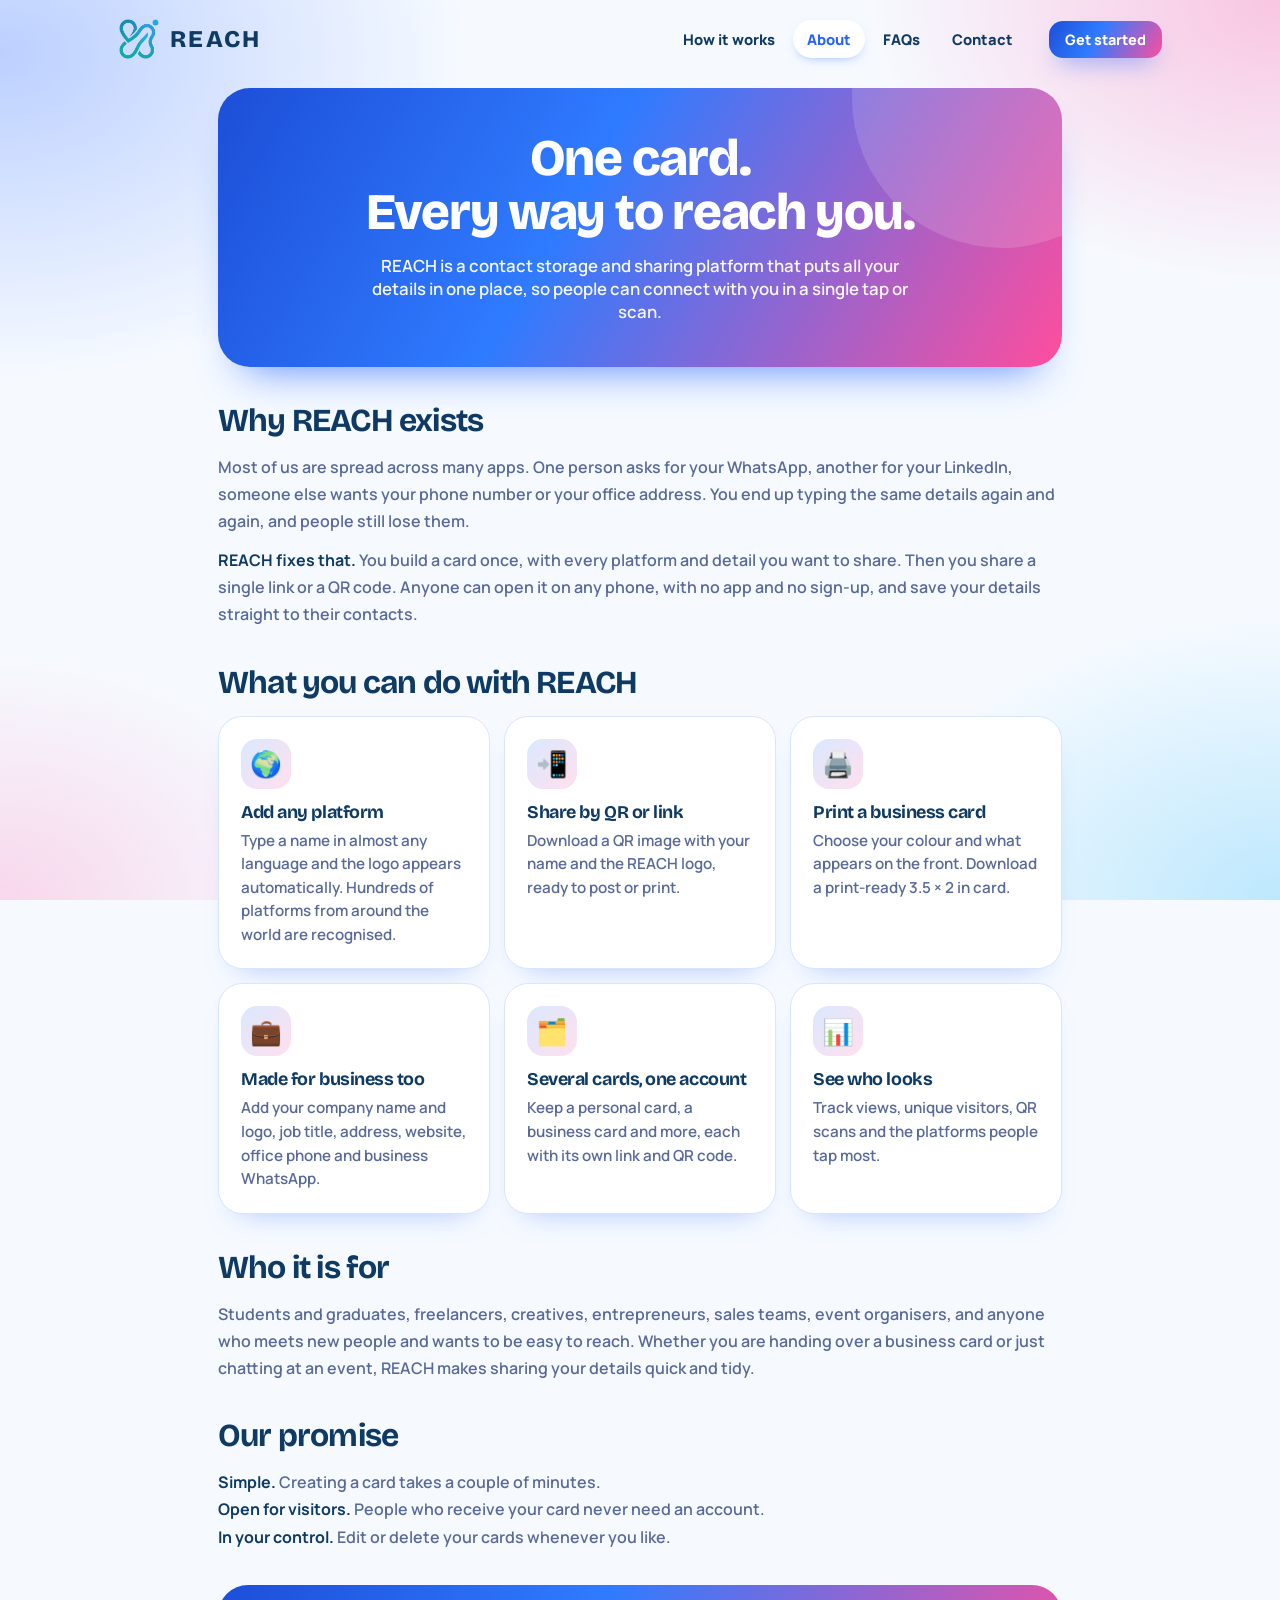
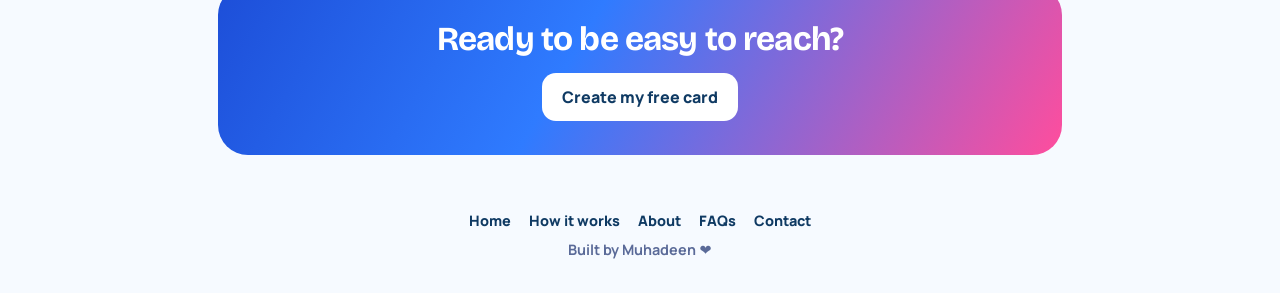
==== about.html @ 84e4ddba "Add files via upload" ====
<!DOCTYPE html>
<html lang="en"><head>
<meta charset="UTF-8"><meta name="viewport" content="width=device-width, initial-scale=1">
<title>About · REACH</title>
<meta name="description" content="About REACH, a simple way to store and share your contact details.">
<link rel="icon" href="favicon.png" type="image/png">
<link href="https://fonts.googleapis.com/css2?family=Bricolage+Grotesque:opsz,wght@12..96,700;12..96,800&family=Manrope:wght@500;700;800&display=swap" rel="stylesheet">
<link rel="stylesheet" href="style.css">
</head><body>
<header class="top"><a class="brand" href="./"><img src="logo-mark.png" alt="">REACH</a>
<nav id="nav" class="nav" aria-label="Main"></nav>
<div class="hbtns"><a class="btn accent sm" href="./">Get started</a><button class="burger" id="burger" aria-label="Menu">☰</button></div></header>
<main class="pg">

<section class="phero"><h1>One card.<br>Every way to reach you.</h1><p>REACH is a contact storage and sharing platform that puts all your details in one place, so people can connect with you in a single tap or scan.</p></section>

<section class="sect prose"><h2>Why REACH exists</h2>
<p>Most of us are spread across many apps. One person asks for your WhatsApp, another for your LinkedIn, someone else wants your phone number or your office address. You end up typing the same details again and again, and people still lose them.</p>
<p><b>REACH fixes that.</b> You build a card once, with every platform and detail you want to share. Then you share a single link or a QR code. Anyone can open it on any phone, with no app and no sign-up, and save your details straight to their contacts.</p></section>

<section class="sect"><h2>What you can do with REACH</h2>
<div class="cols c3">
<div class="tile"><div class="ico">🌍</div><h3>Add any platform</h3><p>Type a name in almost any language and the logo appears automatically. Hundreds of platforms from around the world are recognised.</p></div>
<div class="tile"><div class="ico">📲</div><h3>Share by QR or link</h3><p>Download a QR image with your name and the REACH logo, ready to post or print.</p></div>
<div class="tile"><div class="ico">🖨️</div><h3>Print a business card</h3><p>Choose your colour and what appears on the front. Download a print-ready 3.5 × 2 in card.</p></div>
<div class="tile"><div class="ico">💼</div><h3>Made for business too</h3><p>Add your company name and logo, job title, address, website, office phone and business WhatsApp.</p></div>
<div class="tile"><div class="ico">🗂️</div><h3>Several cards, one account</h3><p>Keep a personal card, a business card and more, each with its own link and QR code.</p></div>
<div class="tile"><div class="ico">📊</div><h3>See who looks</h3><p>Track views, unique visitors, QR scans and the platforms people tap most.</p></div></div></section>

<section class="sect prose"><h2>Who it is for</h2>
<p>Students and graduates, freelancers, creatives, entrepreneurs, sales teams, event organisers, and anyone who meets new people and wants to be easy to reach. Whether you are handing over a business card or just chatting at an event, REACH makes sharing your details quick and tidy.</p></section>

<section class="sect prose"><h2>Our promise</h2>
<p><b>Simple.</b> Creating a card takes a couple of minutes.<br><b>Open for visitors.</b> People who receive your card never need an account.<br><b>In your control.</b> Edit or delete your cards whenever you like.</p></section>
<div class="cta2"><h2>Ready to be easy to reach?</h2><a class="btn" href="./">Create my free card</a></div>
</main>
<footer><div id="foot"></div><p>Built by Muhadeen ❤️</p></footer>
<script src="core.js"></script>
</body></html>
---- style.css ----
/* REACH: blue, white and pink */
:root{--ink:#0f3a63;--paper:#f4f8ff;--card:#fff;--line:#d9e5ff;--muted:#5a6a98;
 --a1:#2563ff;--a2:#ff4d9d;--a3:#38bdf8;--a4:#ffd6e8;--accent:#ff4d9d;--soft:#ffe0ee;
 --grad:linear-gradient(120deg,#1d4ed8 0%,#2f7bff 42%,#ff4d9d 100%);--r:24px}
*{box-sizing:border-box;margin:0}
html{-webkit-text-size-adjust:100%;scroll-behavior:smooth}
body{font-family:Manrope,system-ui,sans-serif;color:var(--ink);min-height:100vh;background:#f6faff;
 background-image:radial-gradient(640px 440px at 100% 0,rgba(255,77,157,.30),transparent 65%),radial-gradient(720px 500px at 0 6%,rgba(37,99,255,.28),transparent 65%),radial-gradient(640px 440px at 100% 100%,rgba(56,189,248,.30),transparent 65%),radial-gradient(520px 380px at 0 100%,rgba(255,77,157,.20),transparent 65%);
 background-attachment:fixed}
h1,h2,h3,.brand{font-family:"Bricolage Grotesque",Manrope,sans-serif;letter-spacing:-.025em}
.hide{display:none!important}
.grad{background:var(--grad);-webkit-background-clip:text;background-clip:text;color:transparent}
.top{max-width:1080px;margin:auto;display:flex;justify-content:space-between;align-items:center;padding:18px 18px 8px}
.brand{font-weight:800;font-size:1.5rem;letter-spacing:.09em;color:var(--ink);text-decoration:none;display:flex;align-items:center;gap:10px}
.brand img{height:42px;width:auto}
.wrap{max-width:1080px;margin:auto;padding:10px 18px 60px}
.card{background:rgba(255,255,255,.92);backdrop-filter:blur(6px);border:1.5px solid var(--line);border-radius:var(--r);padding:22px;box-shadow:0 18px 40px -22px rgba(37,99,255,.45)}
.card+.card{margin-top:16px}
h2{font-size:1.4rem;margin-bottom:4px}.sub{color:var(--muted);font-weight:600;font-size:.92rem;margin-bottom:14px}
label{display:block;font-weight:800;font-size:.82rem;margin:14px 0 6px}
input,textarea,select{width:100%;font:600 1rem Manrope,sans-serif;color:var(--ink);background:#fff;border:1.5px solid var(--line);border-radius:14px;padding:13px 14px;transition:border-color .15s,box-shadow .15s}
input:focus,textarea:focus{outline:none;border-color:var(--a1);box-shadow:0 0 0 4px rgba(37,99,255,.15)}
.btn{font:800 1rem Manrope,sans-serif;border:0;border-radius:14px;padding:13px 20px;cursor:pointer;background:var(--ink);color:#fff;transition:transform .12s,box-shadow .15s,filter .15s;display:inline-flex;align-items:center;justify-content:center;gap:8px;text-decoration:none}
.btn:hover{transform:translateY(-2px);filter:brightness(1.12)}.btn:active{transform:none}
.btn.accent{background:var(--grad);box-shadow:0 12px 24px -10px rgba(37,99,255,.55)}
.btn.ghost{background:#fff;color:var(--ink);border:1.5px solid var(--line)}.btn.ghost:hover{border-color:var(--a1);filter:none}
.btn.block{width:100%}.btn[disabled]{opacity:.5;pointer-events:none}
.ic{border:1.5px solid var(--line);background:#fff;border-radius:12px;width:38px;height:38px;cursor:pointer;font-size:1rem}.ic:hover{border-color:var(--a1);background:#eaf1ff}.ic.danger:hover{border-color:#e5484d;background:#fff1f2}
.logo{--s:40px;width:var(--s);height:var(--s);flex:none;border-radius:calc(var(--s)*.3);background:#fff;border:1.5px solid var(--line);display:inline-grid;place-items:center;overflow:hidden;font-size:calc(var(--s)*.5);font-weight:800;font-family:"Bricolage Grotesque",sans-serif;box-shadow:0 6px 14px -8px rgba(37,99,255,.5)}
.logo b{background:var(--grad);-webkit-background-clip:text;background-clip:text;color:transparent}
.logo img{width:62%;height:62%;object-fit:contain}
.row{display:flex;align-items:center;gap:12px;padding:12px;border:1.5px solid var(--line);border-radius:18px;background:#fff;margin-top:10px;transition:transform .15s,border-color .15s}
.row:hover{border-color:#b9cfff}
.row .rt{flex:1;min-width:0;display:flex;flex-direction:column}.row .rt b{font-size:.98rem}.row .rt span{color:var(--muted);font-weight:600;font-size:.9rem;overflow-wrap:anywhere}
.row .ra{display:flex;gap:6px}
.row.edit{flex-wrap:wrap}.row.edit input{flex:1 1 150px;padding:10px 12px}
.empty{text-align:center;color:var(--muted);font-weight:700;padding:26px 10px;border:2px dashed #c9daff;border-radius:18px;margin-top:10px;background:rgba(37,99,255,.04)}
.err{color:#d6204a;font-weight:800;font-size:.9rem;margin-top:10px;min-height:1.1em}.ok{color:#0b8a5f}
.pill{background:linear-gradient(120deg,rgba(37,99,255,.15),rgba(255,77,157,.20));color:#1d4ed8;font-weight:800;font-size:.78rem;padding:4px 11px;border-radius:99px;vertical-align:middle}
#toast{position:fixed;left:50%;bottom:26px;transform:translate(-50%,30px);background:var(--ink);color:#fff;font-weight:700;padding:12px 20px;border-radius:14px;opacity:0;pointer-events:none;transition:.25s;z-index:99;max-width:90vw;box-shadow:0 14px 30px -10px rgba(0,0,0,.5)}
#toast.show{opacity:1;transform:translate(-50%,0)}
.spin{width:34px;height:34px;border:4px solid var(--line);border-top-color:var(--a2);border-radius:50%;animation:sp .8s linear infinite;margin:80px auto}
@keyframes sp{to{transform:rotate(360deg)}}
@media(prefers-reduced-motion:reduce){*{animation:none!important;transition:none!important}}

.pw{position:relative}.pw button{position:absolute;right:8px;top:50%;transform:translateY(-50%);border:0;background:none;font-weight:800;cursor:pointer;color:var(--a1);padding:8px}
.link{background:none;border:0;font:800 .88rem Manrope,system-ui,sans-serif;color:var(--a1);cursor:pointer;margin-top:12px;padding:0}
@keyframes shake{20%,60%{transform:translateX(-7px)}40%,80%{transform:translateX(7px)}}
.shake{animation:shake .4s}

/* analytics */
.atiles{display:grid;grid-template-columns:repeat(auto-fit,minmax(130px,1fr));gap:10px}
.at{border-radius:18px;padding:14px 16px;color:#fff}.at b{display:block;font:800 2rem "Bricolage Grotesque",sans-serif}.at small{font-weight:700;opacity:.92}
.t1{background:linear-gradient(135deg,#1d4ed8,#4f8cff)}.t2{background:linear-gradient(135deg,#ff4d9d,#ff8cc0)}.t3{background:linear-gradient(135deg,#0ea5e9,#67d0ff)}.t4{background:linear-gradient(135deg,#2563ff,#ff4d9d)}
.ah{margin:22px 0 10px;font-size:1.05rem}
.chart{display:flex;align-items:flex-end;gap:3px;height:120px;padding:6px;background:#f4f8ff;border-radius:16px}
.chart .col{flex:1;height:100%;display:flex;align-items:flex-end}.chart i{display:block;width:100%;border-radius:4px 4px 2px 2px;background:#cfdcff}.chart i.on{background:var(--grad)}
.axis{display:flex;justify-content:space-between;color:var(--muted);font-size:.75rem;font-weight:700;margin-top:6px}
.bar{display:flex;align-items:center;gap:10px;margin:8px 0;position:relative}.bar .bl{width:110px;flex:none;font-weight:800;font-size:.88rem;overflow:hidden;text-overflow:ellipsis;white-space:nowrap}
.bar i{display:block;height:14px;border-radius:99px;background:var(--grad);flex:none;max-width:calc(100% - 200px)}.bar b{font-weight:800;margin-left:auto}

/* ===== site navigation + pages ===== */
.top{position:relative;gap:14px}
.nav{display:flex;gap:4px;margin-left:auto;margin-right:8px}
.nav a{color:var(--ink);text-decoration:none;font-weight:800;font-size:.92rem;padding:9px 14px;border-radius:99px;transition:.15s}
.nav a:hover{background:#fff}.nav a.on{background:#fff;color:var(--a1);box-shadow:0 4px 12px -6px rgba(37,99,255,.6)}
.hbtns{display:flex;gap:8px;align-items:center}
.burger{display:none;border:1.5px solid var(--line);background:#fff;border-radius:12px;width:42px;height:42px;font-size:1.2rem;cursor:pointer;color:var(--ink)}
.btn.sm{padding:9px 16px;font-size:.9rem}
@media(max-width:820px){
  .burger{display:inline-grid;place-items:center}
  .nav{display:none;position:absolute;top:66px;left:14px;right:14px;margin:0;background:#fff;border:1.5px solid var(--line);border-radius:20px;padding:10px;flex-direction:column;z-index:40;box-shadow:0 24px 40px -20px rgba(15,58,99,.5)}
  .nav.open{display:flex}.nav a{padding:13px 14px;border-radius:14px}
  .top{flex-wrap:nowrap}.hbtns{margin-left:auto}
}
.fnav{display:flex;gap:6px 18px;justify-content:center;flex-wrap:wrap;margin-bottom:10px}
.fnav a{color:var(--ink);font-weight:800;text-decoration:none;font-size:.9rem}.fnav a:hover{color:var(--a1)}
footer{text-align:center;color:var(--muted);font-weight:700;padding:26px 14px 34px;font-size:.9rem}
footer p{margin-top:4px}
.pg{max-width:880px;margin:auto;padding:10px 18px 30px}
.phero{background:var(--grad);color:#fff;border-radius:32px;padding:44px 24px;text-align:center;position:relative;overflow:hidden;margin-top:10px;box-shadow:0 26px 44px -26px rgba(37,99,255,.8)}
.phero::after{content:"";position:absolute;width:300px;height:300px;border-radius:50%;background:rgba(255,255,255,.14);right:-90px;top:-140px}
.phero h1{font-size:clamp(2rem,7vw,3.2rem);font-weight:800;line-height:1.05;position:relative}
.phero p{max-width:34em;margin:14px auto 0;font-weight:600;opacity:.95;font-size:1.05rem;position:relative}
.sect{margin-top:34px}.sect>h2{font-size:clamp(1.5rem,5vw,2rem);margin-bottom:14px}
.cols{display:grid;gap:14px}@media(min-width:720px){.cols.c2{grid-template-columns:1fr 1fr}.cols.c3{grid-template-columns:repeat(3,1fr)}}
.tile{background:#fff;border:1.5px solid var(--line);border-radius:24px;padding:22px;box-shadow:0 16px 30px -22px rgba(37,99,255,.5)}
.tile .ico{width:50px;height:50px;border-radius:16px;display:grid;place-items:center;font-size:1.6rem;margin-bottom:12px;background:linear-gradient(135deg,#dbe8ff,#ffe0ee)}
.tile h3{font-size:1.12rem;margin-bottom:6px}.tile p{color:var(--muted);font-weight:600;font-size:.95rem;line-height:1.55}
.big-step{display:flex;gap:16px;align-items:flex-start;background:#fff;border:1.5px solid var(--line);border-radius:24px;padding:20px;margin-bottom:12px;box-shadow:0 16px 30px -22px rgba(37,99,255,.5)}
.big-step .n{flex:none;width:48px;height:48px;border-radius:16px;background:var(--grad);color:#fff;display:grid;place-items:center;font:800 1.4rem "Bricolage Grotesque",sans-serif;box-shadow:0 10px 18px -8px rgba(255,79,154,.8)}
.big-step h3{font-size:1.15rem;margin-bottom:4px}.big-step p{color:var(--muted);font-weight:600;line-height:1.55}
.prose p{color:var(--muted);font-weight:600;line-height:1.7;margin-bottom:12px}.prose b{color:var(--ink)}
details.faq{background:#fff;border:1.5px solid var(--line);border-radius:20px;margin-bottom:10px;overflow:hidden;transition:.15s}
details.faq[open]{border-color:#b9cfff;box-shadow:0 14px 26px -20px rgba(37,99,255,.6)}
details.faq summary{cursor:pointer;font-weight:800;padding:16px 18px;list-style:none;display:flex;justify-content:space-between;gap:12px;align-items:center}
details.faq summary::-webkit-details-marker{display:none}
details.faq summary::after{content:"+";flex:none;width:28px;height:28px;border-radius:50%;background:var(--grad);color:#fff;display:grid;place-items:center;font-weight:800}
details.faq[open] summary::after{content:"–"}
details.faq .a{padding:0 18px 18px;color:var(--muted);font-weight:600;line-height:1.65}
.cinfo{display:flex;gap:12px;align-items:center;margin-bottom:10px}.cinfo .logo{--s:44px}.cinfo b{display:block}.cinfo span{color:var(--muted);font-weight:600;overflow-wrap:anywhere}
.cta2{margin-top:34px;background:var(--grad);border-radius:30px;padding:34px 20px;text-align:center;color:#fff}.cta2 h2{margin-bottom:14px;font-size:clamp(1.5rem,5vw,2.1rem)}.cta2 .btn{background:#fff;color:var(--ink)}
/* shared modal (admin + app) */
.modal{position:fixed;inset:0;background:rgba(15,40,90,.45);backdrop-filter:blur(4px);display:grid;place-items:center;z-index:80;padding:16px}
.mbox{background:#fff;border-radius:26px;padding:24px;width:100%;max-width:440px;box-shadow:0 30px 60px -20px rgba(0,0,0,.5);max-height:92vh;overflow:auto}
.mbox.wide{max-width:640px}.mact{display:flex;gap:8px;justify-content:flex-end;margin-top:18px;flex-wrap:wrap}
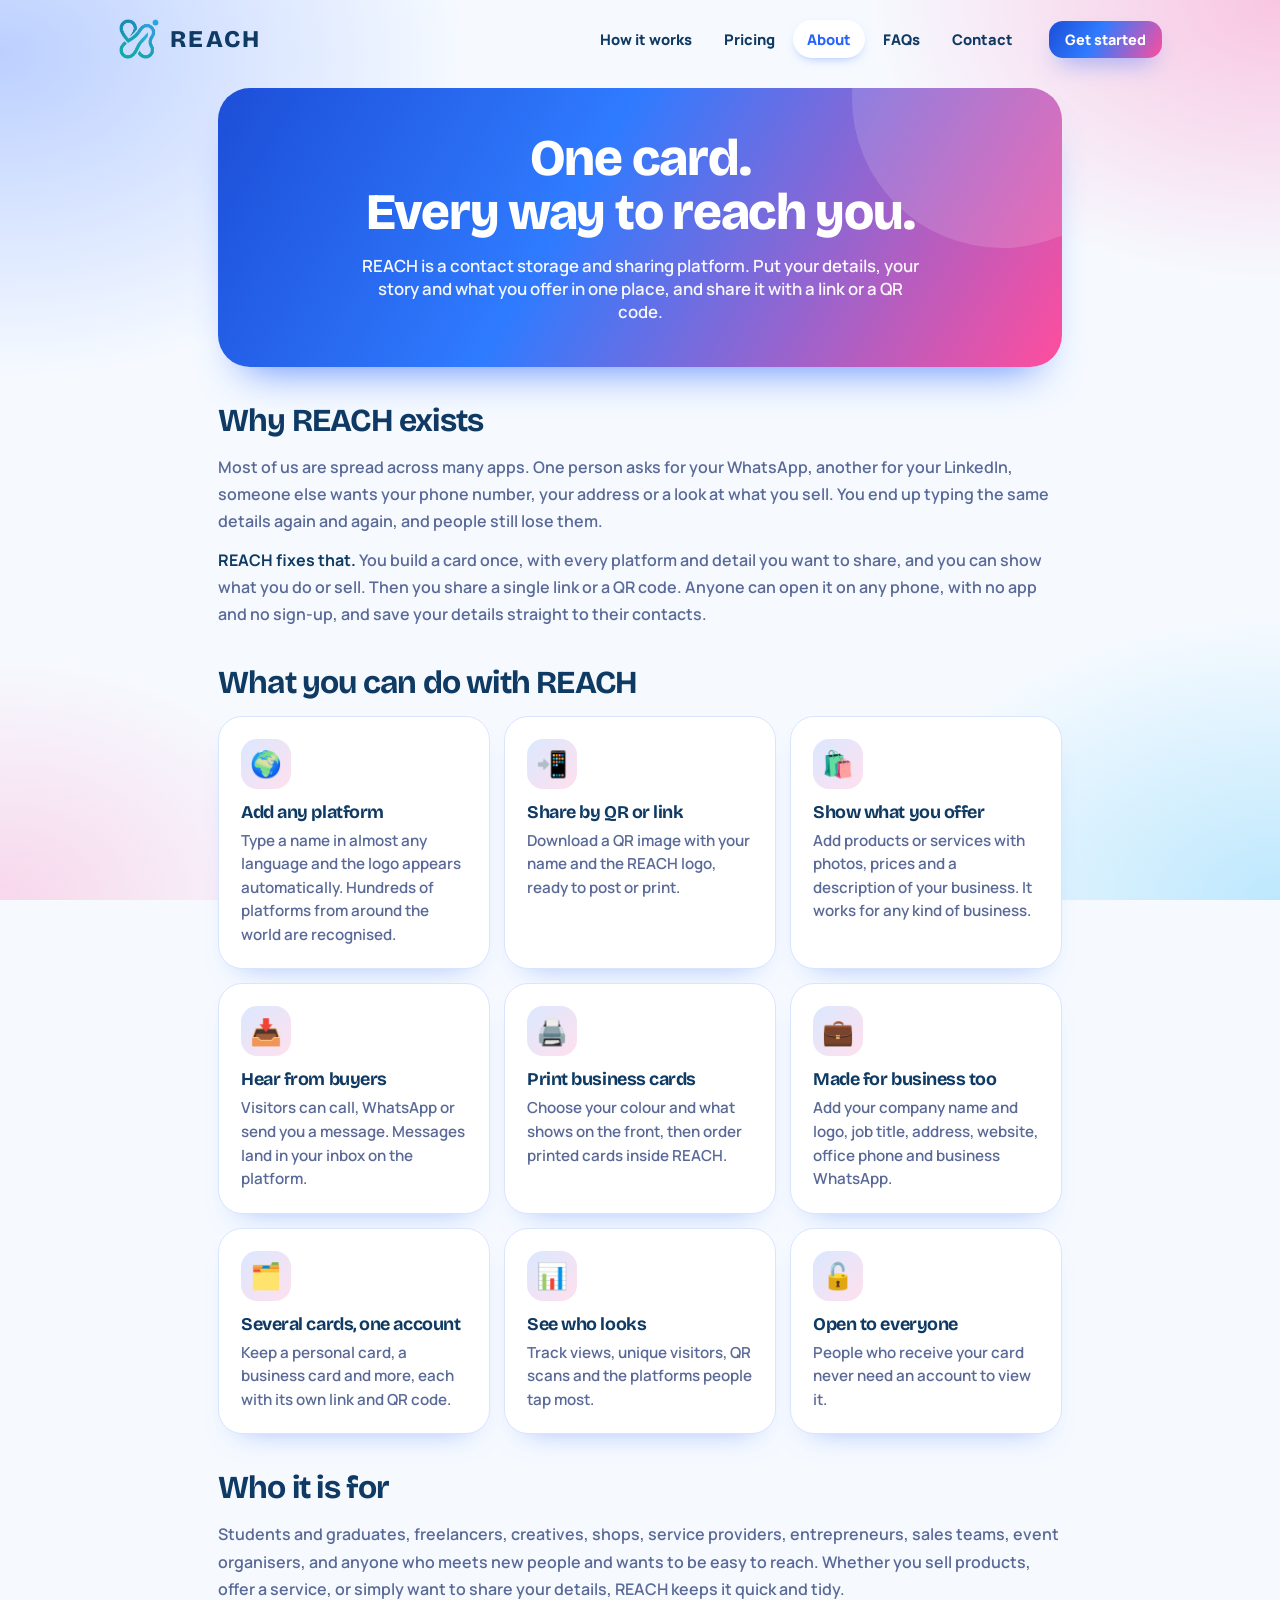
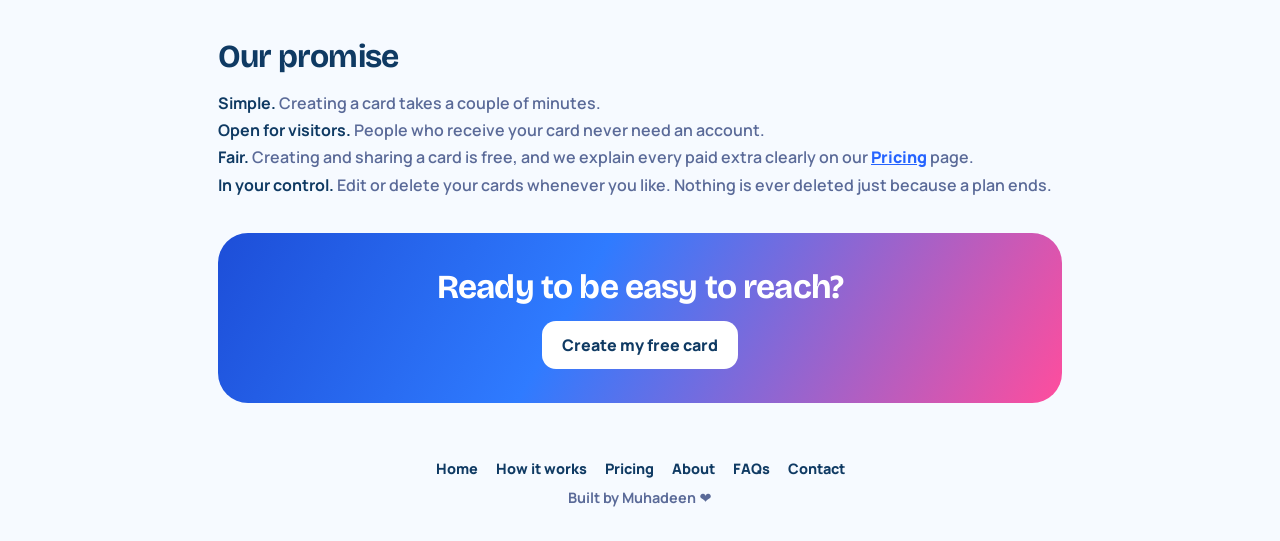
==== commit e132759e: "Add files via upload" ====
--- a/about.html
+++ b/about.html
@@ -2,7 +2,7 @@
 <html lang="en"><head>
 <meta charset="UTF-8"><meta name="viewport" content="width=device-width, initial-scale=1">
 <title>About · REACH</title>
-<meta name="description" content="About REACH, a simple way to store and share your contact details.">
+<meta name="description" content="About REACH: one card for every way to reach you, plus what you offer.">
 <link rel="icon" href="favicon.png" type="image/png">
 <link href="https://fonts.googleapis.com/css2?family=Bricolage+Grotesque:opsz,wght@12..96,700;12..96,800&family=Manrope:wght@500;700;800&display=swap" rel="stylesheet">
 <link rel="stylesheet" href="style.css">
@@ -12,26 +12,29 @@
 <div class="hbtns"><a class="btn accent sm" href="./">Get started</a><button class="burger" id="burger" aria-label="Menu">☰</button></div></header>
 <main class="pg">
 
-<section class="phero"><h1>One card.<br>Every way to reach you.</h1><p>REACH is a contact storage and sharing platform that puts all your details in one place, so people can connect with you in a single tap or scan.</p></section>
+<section class="phero"><h1>One card.<br>Every way to reach you.</h1><p>REACH is a contact storage and sharing platform. Put your details, your story and what you offer in one place, and share it with a link or a QR code.</p></section>
 
 <section class="sect prose"><h2>Why REACH exists</h2>
-<p>Most of us are spread across many apps. One person asks for your WhatsApp, another for your LinkedIn, someone else wants your phone number or your office address. You end up typing the same details again and again, and people still lose them.</p>
-<p><b>REACH fixes that.</b> You build a card once, with every platform and detail you want to share. Then you share a single link or a QR code. Anyone can open it on any phone, with no app and no sign-up, and save your details straight to their contacts.</p></section>
+<p>Most of us are spread across many apps. One person asks for your WhatsApp, another for your LinkedIn, someone else wants your phone number, your address or a look at what you sell. You end up typing the same details again and again, and people still lose them.</p>
+<p><b>REACH fixes that.</b> You build a card once, with every platform and detail you want to share, and you can show what you do or sell. Then you share a single link or a QR code. Anyone can open it on any phone, with no app and no sign-up, and save your details straight to their contacts.</p></section>
 
 <section class="sect"><h2>What you can do with REACH</h2>
 <div class="cols c3">
 <div class="tile"><div class="ico">🌍</div><h3>Add any platform</h3><p>Type a name in almost any language and the logo appears automatically. Hundreds of platforms from around the world are recognised.</p></div>
 <div class="tile"><div class="ico">📲</div><h3>Share by QR or link</h3><p>Download a QR image with your name and the REACH logo, ready to post or print.</p></div>
-<div class="tile"><div class="ico">🖨️</div><h3>Print a business card</h3><p>Choose your colour and what appears on the front. Download a print-ready 3.5 × 2 in card.</p></div>
+<div class="tile"><div class="ico">🛍️</div><h3>Show what you offer</h3><p>Add products or services with photos, prices and a description of your business. It works for any kind of business.</p></div>
+<div class="tile"><div class="ico">📥</div><h3>Hear from buyers</h3><p>Visitors can call, WhatsApp or send you a message. Messages land in your inbox on the platform.</p></div>
+<div class="tile"><div class="ico">🖨️</div><h3>Print business cards</h3><p>Choose your colour and what shows on the front, then order printed cards inside REACH.</p></div>
 <div class="tile"><div class="ico">💼</div><h3>Made for business too</h3><p>Add your company name and logo, job title, address, website, office phone and business WhatsApp.</p></div>
 <div class="tile"><div class="ico">🗂️</div><h3>Several cards, one account</h3><p>Keep a personal card, a business card and more, each with its own link and QR code.</p></div>
-<div class="tile"><div class="ico">📊</div><h3>See who looks</h3><p>Track views, unique visitors, QR scans and the platforms people tap most.</p></div></div></section>
+<div class="tile"><div class="ico">📊</div><h3>See who looks</h3><p>Track views, unique visitors, QR scans and the platforms people tap most.</p></div>
+<div class="tile"><div class="ico">🔓</div><h3>Open to everyone</h3><p>People who receive your card never need an account to view it.</p></div></div></section>
 
 <section class="sect prose"><h2>Who it is for</h2>
-<p>Students and graduates, freelancers, creatives, entrepreneurs, sales teams, event organisers, and anyone who meets new people and wants to be easy to reach. Whether you are handing over a business card or just chatting at an event, REACH makes sharing your details quick and tidy.</p></section>
+<p>Students and graduates, freelancers, creatives, shops, service providers, entrepreneurs, sales teams, event organisers, and anyone who meets new people and wants to be easy to reach. Whether you sell products, offer a service, or simply want to share your details, REACH keeps it quick and tidy.</p></section>
 
 <section class="sect prose"><h2>Our promise</h2>
-<p><b>Simple.</b> Creating a card takes a couple of minutes.<br><b>Open for visitors.</b> People who receive your card never need an account.<br><b>In your control.</b> Edit or delete your cards whenever you like.</p></section>
+<p><b>Simple.</b> Creating a card takes a couple of minutes.<br><b>Open for visitors.</b> People who receive your card never need an account.<br><b>Fair.</b> Creating and sharing a card is free, and we explain every paid extra clearly on our <a href="pricing.html" style="color:var(--a1);font-weight:800">Pricing</a> page.<br><b>In your control.</b> Edit or delete your cards whenever you like. Nothing is ever deleted just because a plan ends.</p></section>
 <div class="cta2"><h2>Ready to be easy to reach?</h2><a class="btn" href="./">Create my free card</a></div>
 </main>
 <footer><div id="foot"></div><p>Built by Muhadeen ❤️</p></footer>
--- a/style.css
+++ b/style.css
@@ -104,3 +104,24 @@
 .modal{position:fixed;inset:0;background:rgba(15,40,90,.45);backdrop-filter:blur(4px);display:grid;place-items:center;z-index:80;padding:16px}
 .mbox{background:#fff;border-radius:26px;padding:24px;width:100%;max-width:440px;box-shadow:0 30px 60px -20px rgba(0,0,0,.5);max-height:92vh;overflow:auto}
 .mbox.wide{max-width:640px}.mact{display:flex;gap:8px;justify-content:flex-end;margin-top:18px;flex-wrap:wrap}
+
+/* ===== orders ===== */
+.st{display:inline-block;padding:4px 12px;border-radius:99px;font-weight:800;font-size:.78rem;white-space:nowrap}
+.st.amber{background:#fff4e5;color:#9a5b00}.st.blue{background:#e6efff;color:#1d4ed8}.st.pink{background:#ffe3f0;color:#c0266d}
+.st.green{background:#dcfce7;color:#15803d}.st.sky{background:#dff3ff;color:#0369a1}.st.red{background:#ffe4e6;color:#be123c}.st.grey{background:#eef2f7;color:#475569}
+.ord{background:#fff;border:1.5px solid var(--line);border-radius:22px;padding:16px;margin-top:12px}
+.ord .oh{display:flex;justify-content:space-between;gap:8px;align-items:center;flex-wrap:wrap}
+.ord .oh b{font-size:1.05rem;letter-spacing:.04em}
+.kv{display:grid;grid-template-columns:auto 1fr;gap:4px 14px;margin:10px 0;font-size:.92rem}.kv span{color:var(--muted);font-weight:700}.kv b{font-weight:800;overflow-wrap:anywhere}
+.paybox{background:linear-gradient(135deg,#eef4ff,#fff0f7);border:1.5px solid #cfdcff;border-radius:18px;padding:14px 16px;margin-top:12px}
+.paybox h3{margin-bottom:6px}.paybox .acct{background:#fff;border-radius:14px;padding:10px 12px;margin-top:8px;display:flex;justify-content:space-between;gap:10px;align-items:center}
+.paybox .acct small{display:block;color:var(--muted);font-weight:700}.paybox .acct b{overflow-wrap:anywhere}
+.sumbox{background:#f4f8ff;border-radius:16px;padding:12px 14px;margin-top:14px;font-weight:700}
+.sumbox .row2{display:flex;justify-content:space-between;gap:10px}.sumbox .tot{border-top:1.5px dashed #c9daff;margin-top:6px;padding-top:6px;font-size:1.1rem}
+.thumb{max-width:150px;border-radius:12px;border:1.5px solid var(--line);cursor:zoom-in;display:block;margin-top:6px}
+.note{padding:10px 14px;border-radius:14px;font-weight:700;font-size:.9rem;margin-top:10px}.note.bad{background:#ffe4e6;color:#9f1239}.note.good{background:#dcfce7;color:#166534}.note.info{background:#e6efff;color:#1e40af}
+.aboutbox{background:#fff;border:1.5px solid var(--line);border-radius:24px;padding:18px 20px;margin-top:16px;box-shadow:0 12px 24px -20px rgba(37,99,255,.6)}
+.aboutbox h3{font-size:1.05rem;margin-bottom:8px}.aboutbox p{color:var(--muted);font-weight:600;line-height:1.7;white-space:pre-line;overflow-wrap:anywhere}
+.aboutbox p.clamp{display:-webkit-box;-webkit-line-clamp:5;-webkit-box-orient:vertical;overflow:hidden}
+.aboutbox button{margin-top:8px}
+textarea{resize:vertical}
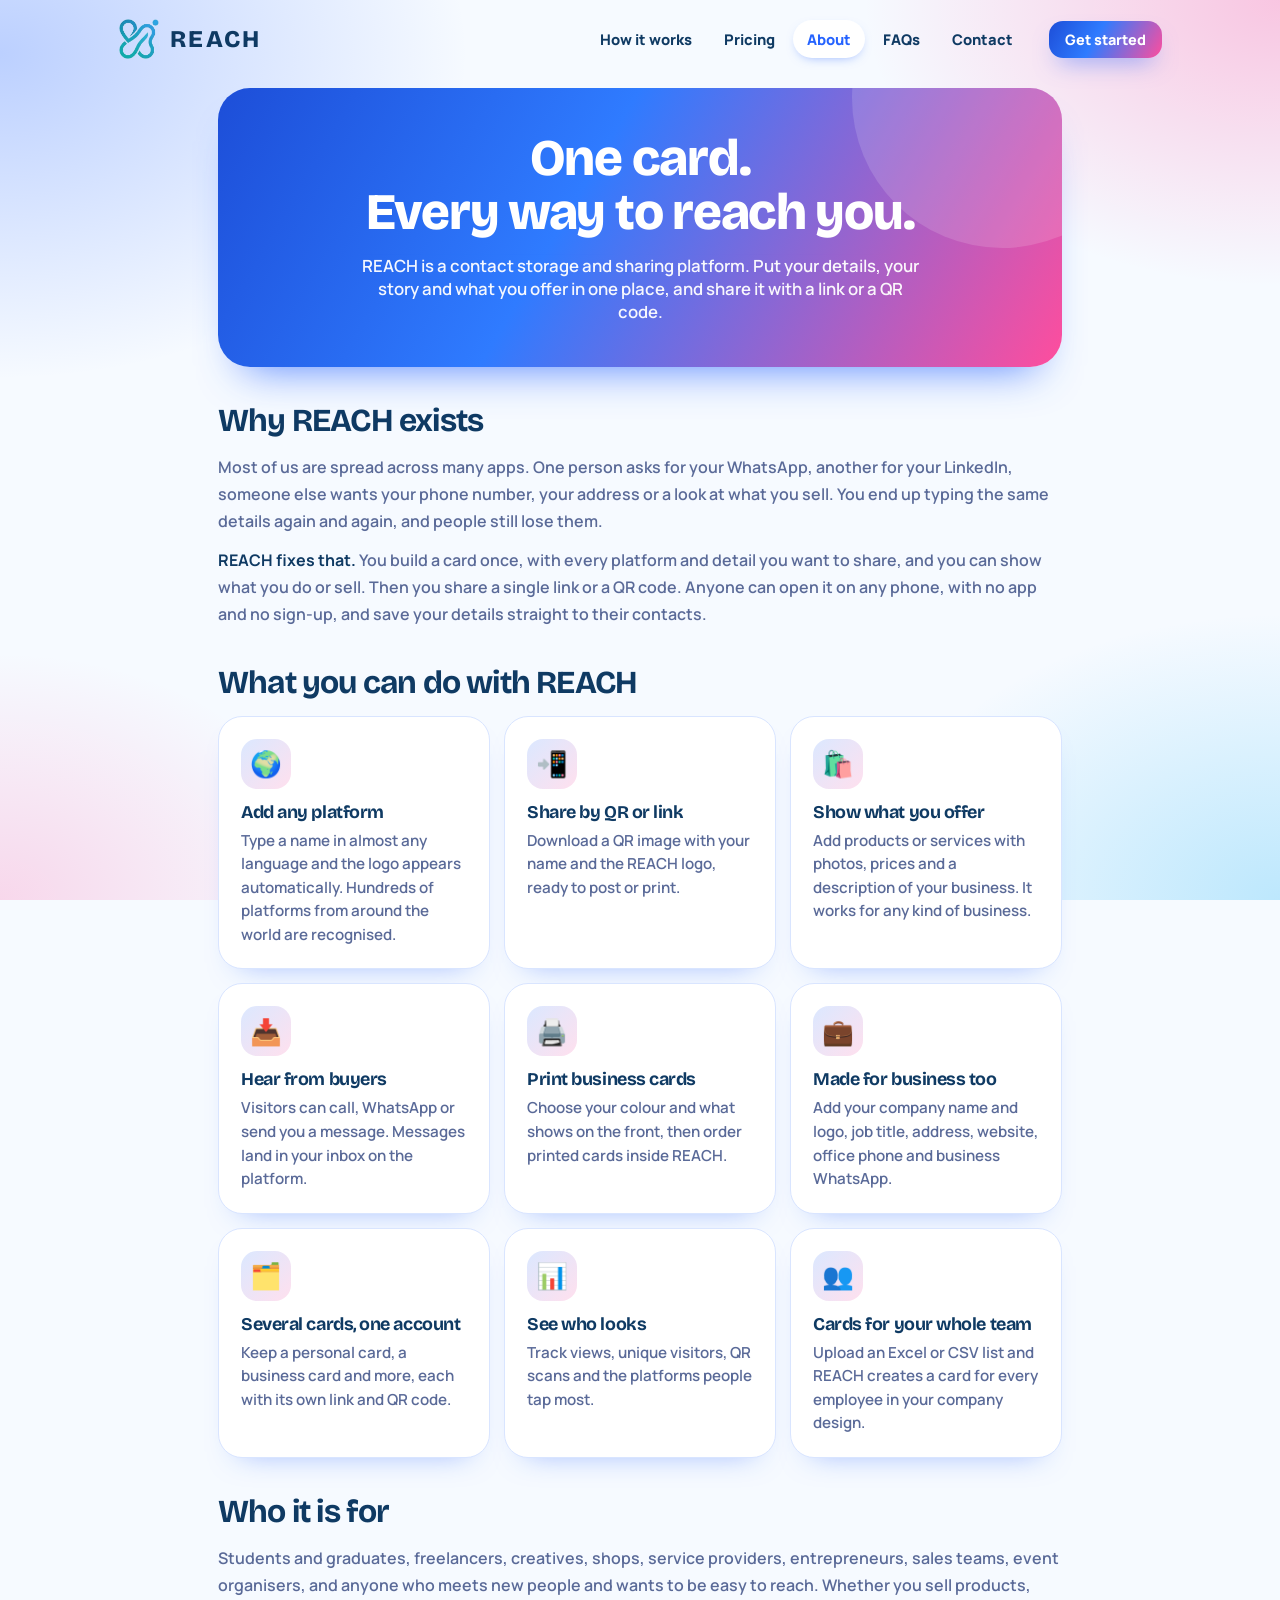
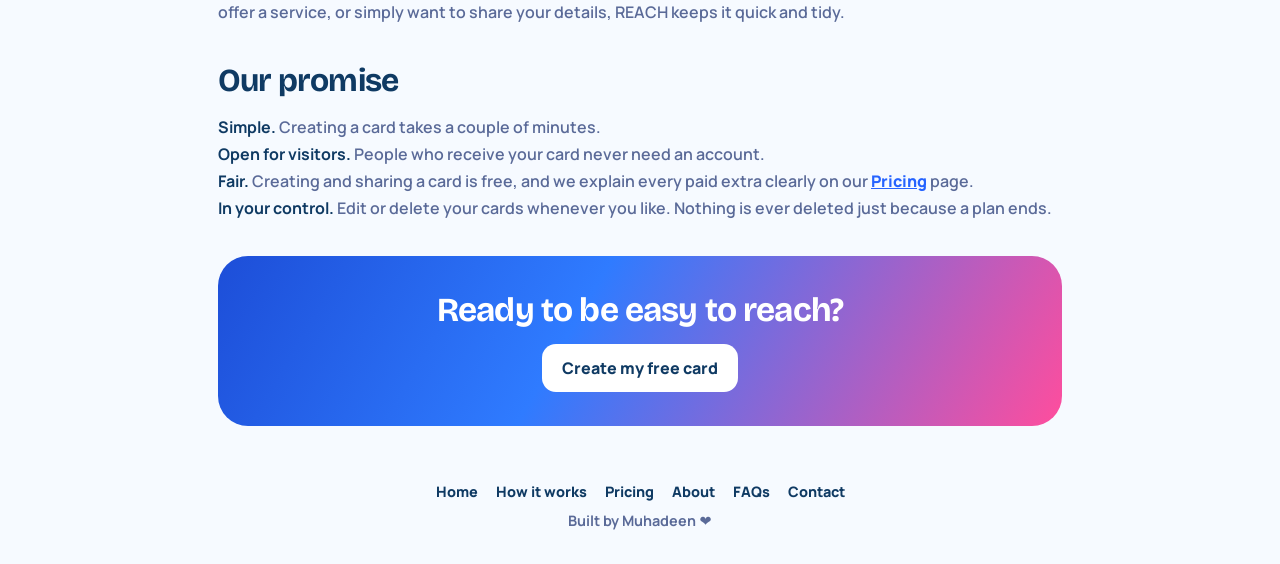
==== commit 70ced0ad: "Add files via upload" ====
--- a/about.html
+++ b/about.html
@@ -28,7 +28,7 @@
 <div class="tile"><div class="ico">💼</div><h3>Made for business too</h3><p>Add your company name and logo, job title, address, website, office phone and business WhatsApp.</p></div>
 <div class="tile"><div class="ico">🗂️</div><h3>Several cards, one account</h3><p>Keep a personal card, a business card and more, each with its own link and QR code.</p></div>
 <div class="tile"><div class="ico">📊</div><h3>See who looks</h3><p>Track views, unique visitors, QR scans and the platforms people tap most.</p></div>
-<div class="tile"><div class="ico">🔓</div><h3>Open to everyone</h3><p>People who receive your card never need an account to view it.</p></div></div></section>
+<div class="tile"><div class="ico">👥</div><h3>Cards for your whole team</h3><p>Upload an Excel or CSV list and REACH creates a card for every employee in your company design.</p></div></div></section>
 
 <section class="sect prose"><h2>Who it is for</h2>
 <p>Students and graduates, freelancers, creatives, shops, service providers, entrepreneurs, sales teams, event organisers, and anyone who meets new people and wants to be easy to reach. Whether you sell products, offer a service, or simply want to share your details, REACH keeps it quick and tidy.</p></section>
